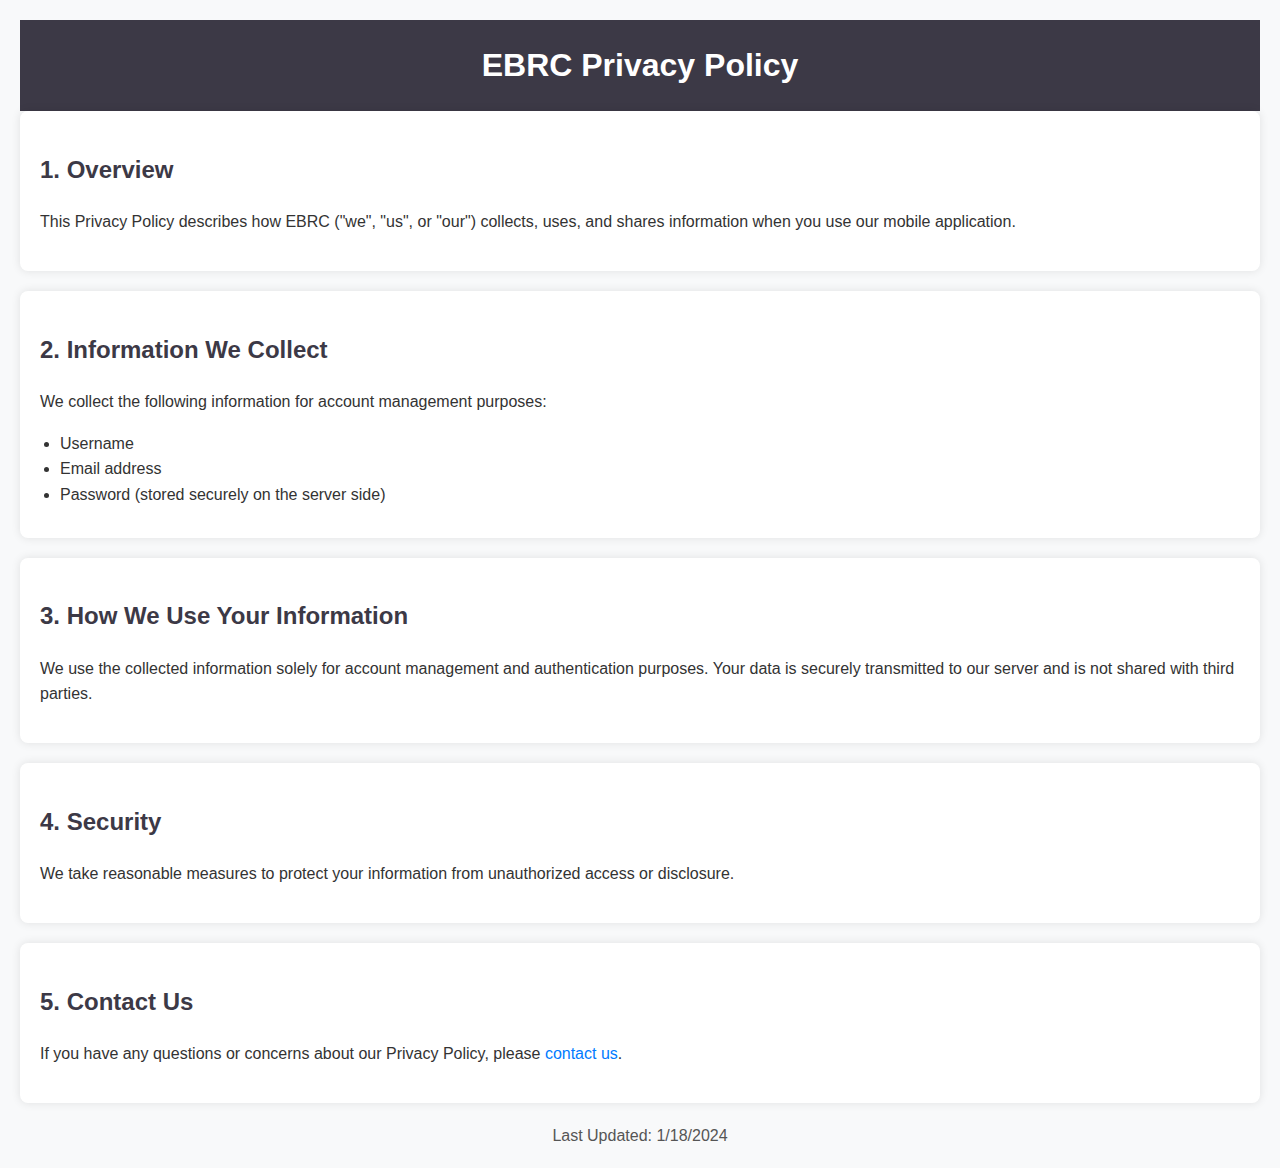
==== privacy-policy/index.html @ 07b616c1 ":pencil2:fix-typos" ====
<!DOCTYPE html>
<html lang="en">

<head>
    <meta charset="UTF-8">
    <meta name="viewport" content="width=device-width, initial-scale=1.0">
    <meta name="description" content='This Privacy Policy describes how EBRC ("we", "us", or "our") collects, uses, and shares information
    when you use our mobile application.'>
    <title>EBRC - Privacy Policy</title>
    <link rel="icon" href="ebrc.png">
    <style>
        body {
            font-family: 'Arial', sans-serif;
            margin: 20px;
            line-height: 1.6;
            color: #333;
            background-color: #f8f9fa;
        }

        header {
            background-color: rgb(60, 57, 70);
            padding: 20px;
            text-align: center;
            color: #fff;
        }

        h1 {
            margin: 0;
        }

        h2 {
            color: rgb(60, 57, 70);
        }

        section {
            background-color: #fff;
            border-radius: 8px;
            box-shadow: 0 0 10px rgba(0, 0, 0, 0.1);
            margin-bottom: 20px;
            padding: 20px;
        }

        ul {
            margin: 10px 0;
            padding-left: 20px;
        }

        a {
            color: #007BFF;
            text-decoration: none;
        }

        a:hover {
            text-decoration: underline;
        }

        footer {
            margin-top: 20px;
            text-align: center;
            color: #555;
        }
    </style>
</head>

<body>

    <header>
        <h1>EBRC Privacy Policy</h1>
    </header>

    <section>
        <h2>1. Overview</h2>
        <p>This Privacy Policy describes how EBRC ("we", "us", or "our") collects, uses, and shares information
            when you use our mobile application.</p>
    </section>

    <section>
        <h2>2. Information We Collect</h2>
        <p>We collect the following information for account management purposes:</p>
        <ul>
            <li>Username</li>
            <li>Email address</li>
            <li>Password (stored securely on the server side)</li>
        </ul>
    </section>

    <section>
        <h2>3. How We Use Your Information</h2>
        <p>We use the collected information solely for account management and authentication purposes. Your data is
            securely transmitted to our server and is not shared with third parties.</p>
    </section>

    <section>
        <h2>4. Security</h2>
        <p>We take reasonable measures to protect your information from unauthorized access or disclosure.</p>
    </section>

    <section>
        <h2>5. Contact Us</h2>
        <p>If you have any questions or concerns about our Privacy Policy, please <a href="mailto:devfemibadmus@gmail.com">contact
                us</a>.</p>
    </section>

    <footer>
        <p>Last Updated: 1/18/2024</p>
    </footer>

</body>

</html>
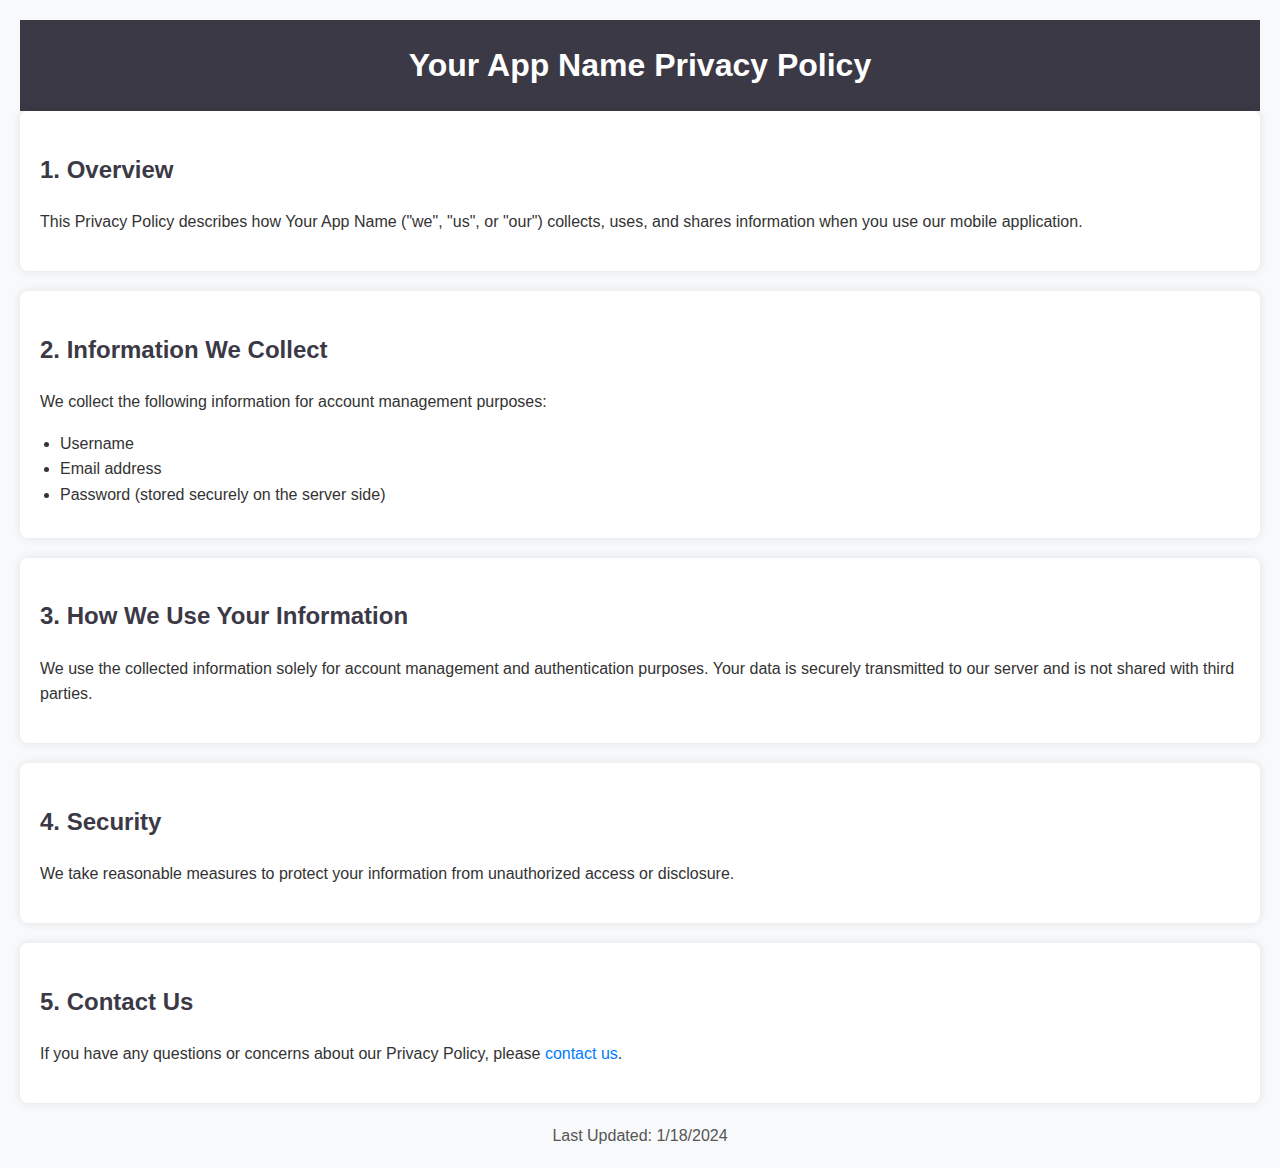
==== commit 0dbcded1: ":bento:update" ====
--- a/privacy-policy/index.html
+++ b/privacy-policy/index.html
@@ -4,10 +4,7 @@
 <head>
     <meta charset="UTF-8">
     <meta name="viewport" content="width=device-width, initial-scale=1.0">
-    <meta name="description" content='This Privacy Policy describes how EBRC ("we", "us", or "our") collects, uses, and shares information
-    when you use our mobile application.'>
-    <title>EBRC - Privacy Policy</title>
-    <link rel="icon" href="ebrc.png">
+    <title>Your App Name - Privacy Policy</title>
     <style>
         body {
             font-family: 'Arial', sans-serif;
@@ -65,12 +62,12 @@
 <body>
 
     <header>
-        <h1>EBRC Privacy Policy</h1>
+        <h1>Your App Name Privacy Policy</h1>
     </header>
 
     <section>
         <h2>1. Overview</h2>
-        <p>This Privacy Policy describes how EBRC ("we", "us", or "our") collects, uses, and shares information
+        <p>This Privacy Policy describes how Your App Name ("we", "us", or "our") collects, uses, and shares information
             when you use our mobile application.</p>
     </section>
 
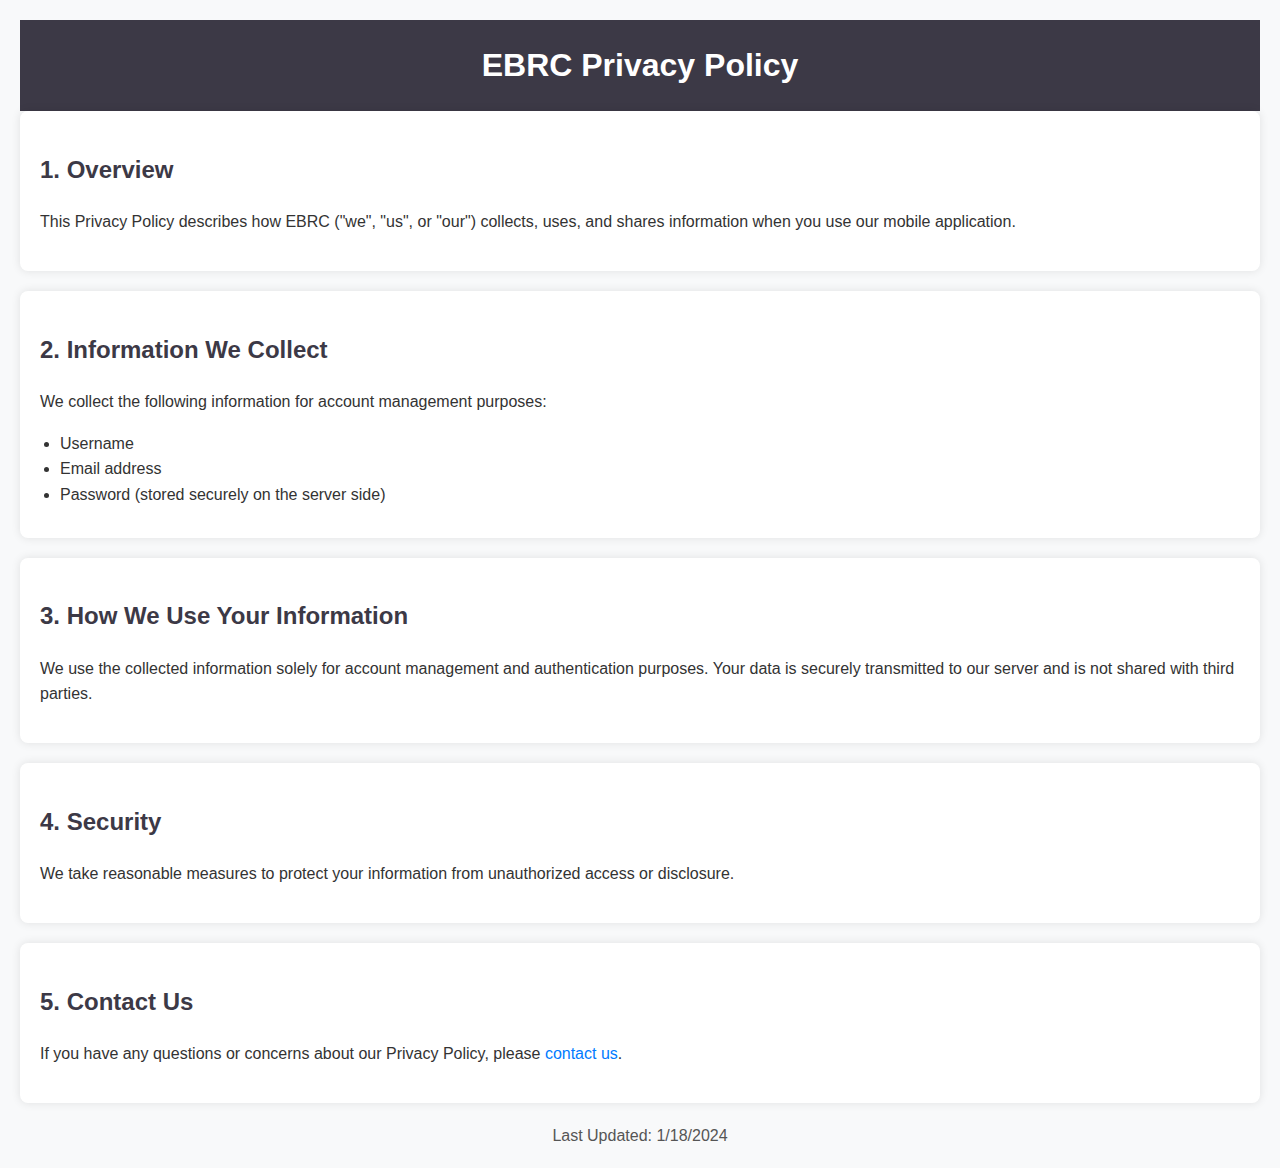
==== commit 0bc5edf1: ":bento:update" ====
--- a/privacy-policy/index.html
+++ b/privacy-policy/index.html
@@ -4,7 +4,10 @@
 <head>
     <meta charset="UTF-8">
     <meta name="viewport" content="width=device-width, initial-scale=1.0">
-    <title>Your App Name - Privacy Policy</title>
+    <meta name="description" content="This Privacy Policy describes how EBRC ("we", "us", or "our") collects, uses, and shares information
+    when you use our mobile application.">
+    <title>EBRC - Privacy Policy</title>
+    <link rel="icon" href="ebrc.png">
     <style>
         body {
             font-family: 'Arial', sans-serif;
@@ -62,12 +65,12 @@
 <body>
 
     <header>
-        <h1>Your App Name Privacy Policy</h1>
+        <h1>EBRC Privacy Policy</h1>
     </header>
 
     <section>
         <h2>1. Overview</h2>
-        <p>This Privacy Policy describes how Your App Name ("we", "us", or "our") collects, uses, and shares information
+        <p>This Privacy Policy describes how EBRC ("we", "us", or "our") collects, uses, and shares information
             when you use our mobile application.</p>
     </section>
 
